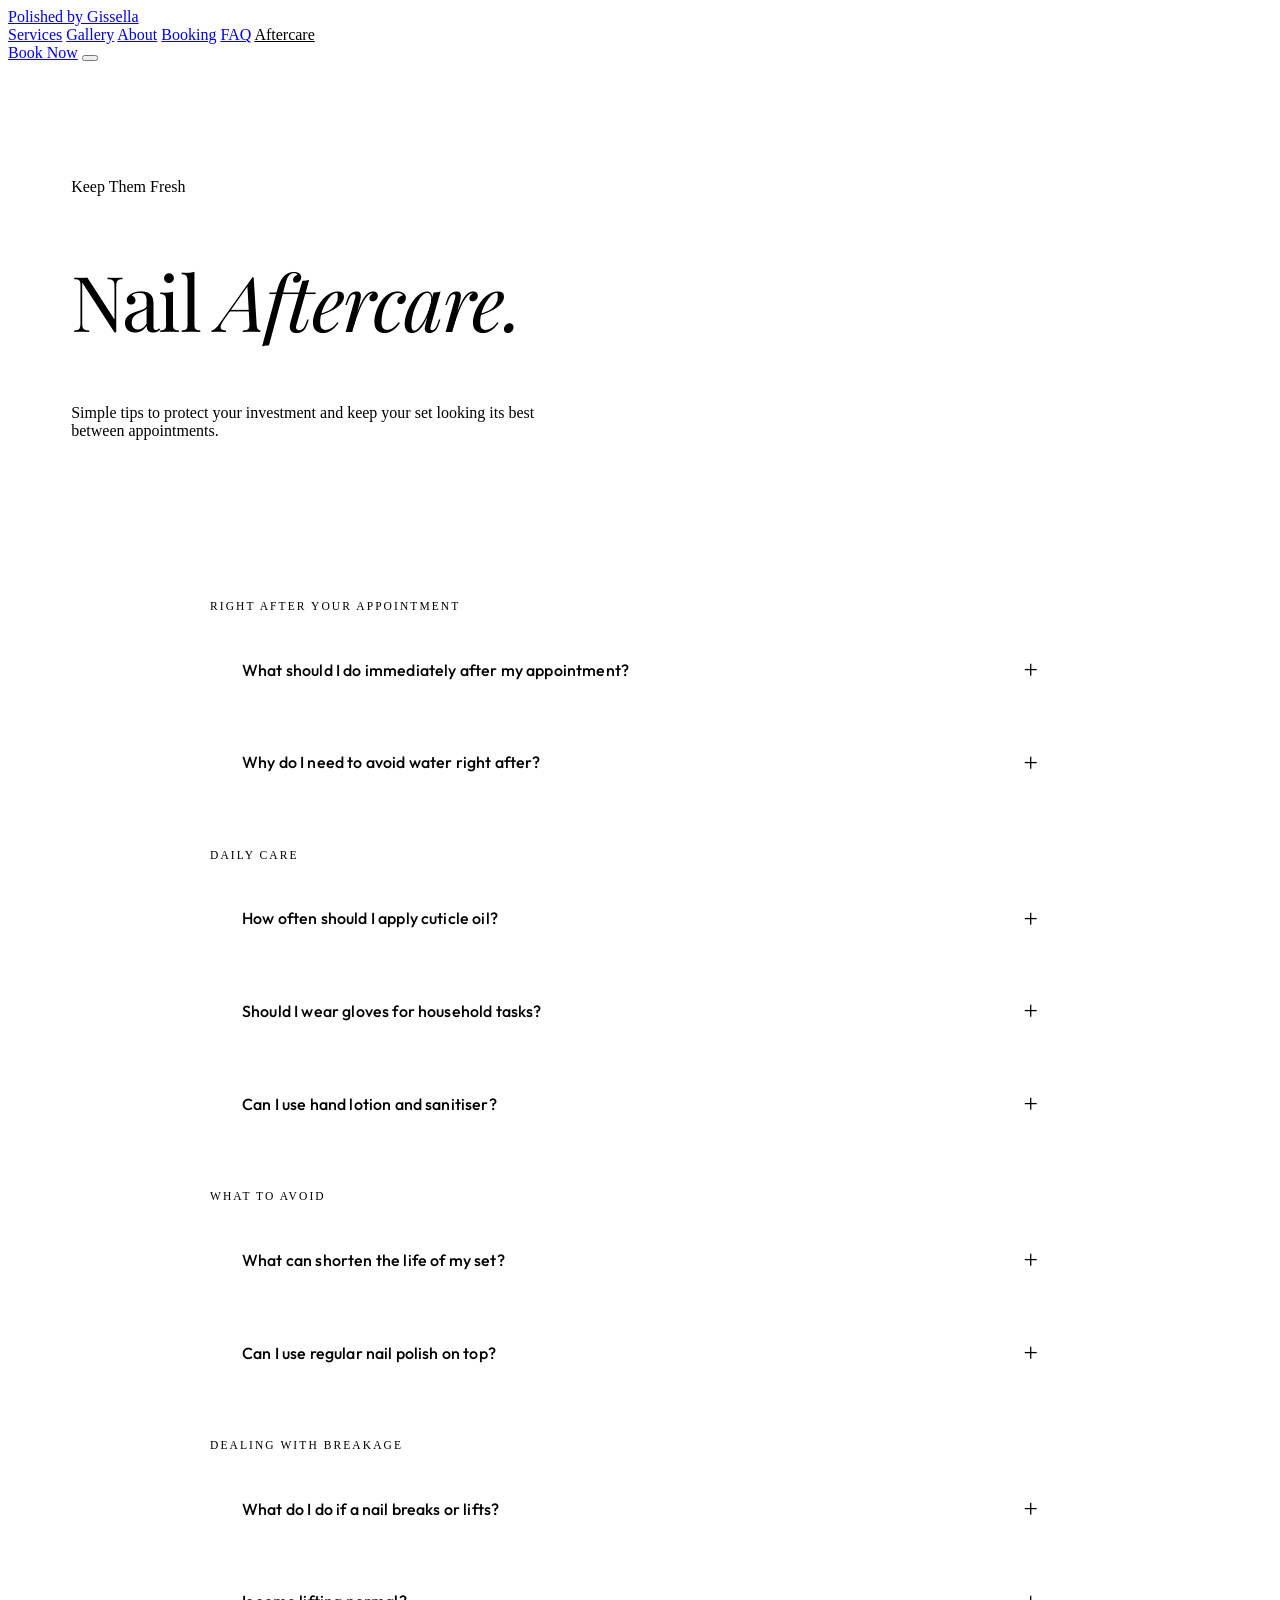
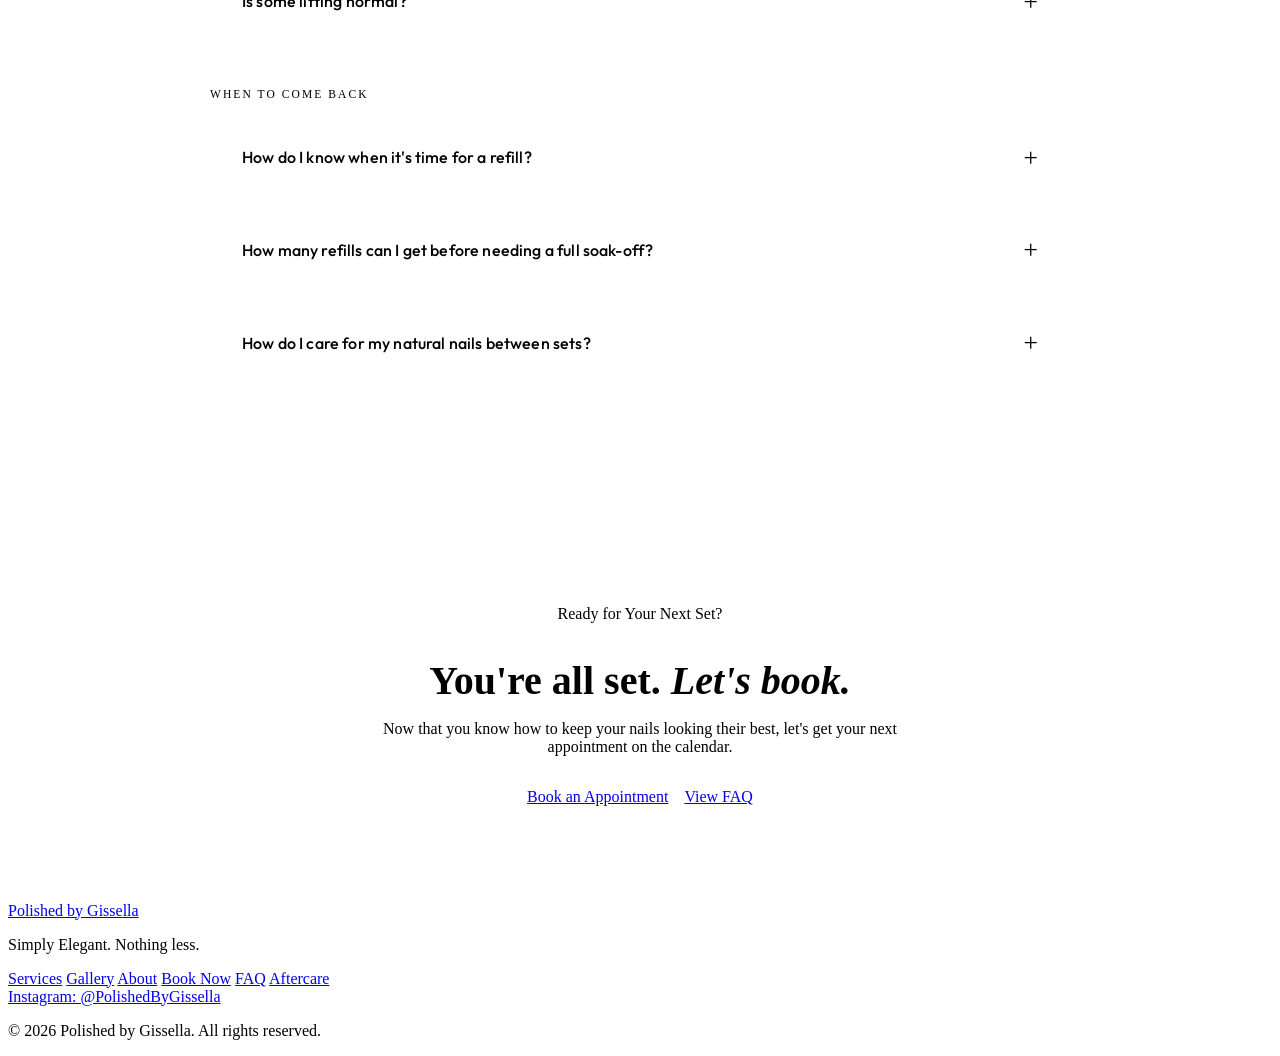
==== aftercare.html @ 72214df9 "added a aftercare page" ====
<!DOCTYPE html>
<html lang="en">
<head>
    <meta charset="UTF-8">
    <meta name="viewport" content="width=device-width, initial-scale=1.0">
    <title>Nail Aftercare | Polished by Gissella</title>

    <!-- ── Open Graph ── -->
    <meta property="og:type"         content="website">
    <meta property="og:url"          content="https://polishedbygissella.com/aftercare.html">
    <meta property="og:title"        content="Nail Aftercare | Polished by Gissella">
    <meta property="og:description"  content="Keep your nails looking fresh longer. Aftercare tips and guidelines from Polished by Gissella in Round Rock, TX.">
    <meta property="og:image"        content="https://polishedbygissella.com/SarriahClassy.jpeg">
    <meta property="og:image:width"  content="1200">
    <meta property="og:image:height" content="630">
    <meta property="og:site_name"    content="Polished by Gissella">

    <!-- ── Twitter / X Card ── -->
    <meta name="twitter:card"        content="summary_large_image">
    <meta name="twitter:title"       content="Nail Aftercare | Polished by Gissella">
    <meta name="twitter:description" content="Keep your nails looking fresh longer. Aftercare tips and guidelines from Polished by Gissella in Round Rock, TX.">
    <meta name="twitter:image"       content="https://polishedbygissella.com/SarriahClassy.jpeg">

    <!-- ── Aftercare Article Schema ── -->
    <script type="application/ld+json">
    {
      "@context": "https://schema.org",
      "@type": "Article",
      "headline": "Nail Aftercare Guide — Polished by Gissella",
      "description": "How to care for your gel nails after your appointment to maximise longevity and keep them looking fresh.",
      "author": {
        "@type": "Person",
        "name": "Sarriah",
        "url": "https://polishedbygissella.com"
      },
      "publisher": {
        "@type": "Organization",
        "name": "Polished by Gissella",
        "url": "https://polishedbygissella.com"
      },
      "url": "https://polishedbygissella.com/aftercare.html"
    }
    </script>

    <link href="https://fonts.googleapis.com/css2?family=Playfair+Display:ital,wght@0,400;0,600;1,400&family=Outfit:wght@300;400;500&display=swap" rel="stylesheet">
    <link rel="icon" type="image/x-icon" href="favicon.ico">
    <link rel="stylesheet" href="style.css">
    <style>
        /* ── Aftercare page-specific styles ── */
        .page-hero {
            min-height: 42vh;
            display: flex;
            align-items: flex-end;
            padding: 0 5% 5rem;
            position: relative;
            overflow: hidden;
        }

        .page-hero-content {
            position: relative;
            z-index: 1;
            max-width: 1200px;
            width: 100%;
            margin: 0 auto;
        }

        .page-hero-content h1 {
            font-family: 'Playfair Display', serif;
            font-size: clamp(2.8rem, 6vw, 5.5rem);
            font-weight: 400;
            line-height: 1.05;
            letter-spacing: -0.02em;
        }

        .page-hero-content h1 em {
            font-style: italic;
            color: var(--accent);
        }

        .page-hero-content .hero-sub {
            margin-top: 1rem;
            margin-bottom: 0;
            max-width: 520px;
        }

        /* Aftercare section */
        .aftercare-section {
            padding: 5rem 5% 7rem;
            max-width: 860px;
            margin: 0 auto;
        }

        /* Category label */
        .aftercare-category {
            font-size: 0.72rem;
            font-weight: 500;
            letter-spacing: 0.18em;
            text-transform: uppercase;
            color: var(--accent);
            margin: 3rem 0 1.2rem;
        }

        .aftercare-category:first-of-type {
            margin-top: 0;
        }

        /* Accordion card */
        .aftercare-card {
            background: var(--card-bg);
            border: 1px solid var(--card-border);
            border-radius: 20px;
            backdrop-filter: blur(12px);
            -webkit-backdrop-filter: blur(12px);
            overflow: hidden;
            margin-bottom: 1rem;
            transition: transform var(--transition), box-shadow var(--transition);
        }

        .aftercare-card:hover {
            transform: translateY(-2px);
            box-shadow: 0 12px 32px rgba(139, 107, 74, 0.08);
        }

        .aftercare-header {
            padding: 1.6rem 2rem;
            display: flex;
            justify-content: space-between;
            align-items: center;
            cursor: pointer;
            user-select: none;
            gap: 1rem;
        }

        .aftercare-header h3 {
            font-family: 'Outfit', sans-serif;
            font-size: 1rem;
            font-weight: 500;
            letter-spacing: 0.01em;
            margin: 0;
            color: var(--dark);
        }

        .aftercare-icon {
            font-size: 1.6rem;
            font-weight: 300;
            color: var(--accent);
            line-height: 1;
            flex-shrink: 0;
            transition: transform var(--transition);
        }

        .aftercare-card.active .aftercare-icon {
            transform: rotate(45deg);
        }

        .aftercare-body {
            max-height: 0;
            overflow: hidden;
            opacity: 0;
            padding: 0 2rem;
            transition: max-height 0.4s ease-out, opacity 0.4s ease-out;
        }

        .aftercare-card.active .aftercare-body {
            opacity: 1;
            padding-bottom: 1.6rem;
        }

        .aftercare-body p {
            font-size: 0.95rem;
            color: var(--muted);
            font-weight: 300;
            line-height: 1.75;
            margin-bottom: 0.6rem;
        }

        .aftercare-body p:last-child {
            margin-bottom: 0;
        }

        .aftercare-body ul {
            list-style: none;
            padding: 0;
            margin: 0;
        }

        .aftercare-body ul li {
            font-size: 0.95rem;
            color: var(--muted);
            font-weight: 300;
            line-height: 1.75;
            padding: 0.3rem 0;
            padding-left: 1.2rem;
            position: relative;
        }

        .aftercare-body ul li::before {
            content: '·';
            position: absolute;
            left: 0;
            color: var(--accent);
            font-size: 1.2rem;
            line-height: 1.5;
        }

        /* Tip highlight */
        .tip {
            display: inline-block;
            background: rgba(201, 168, 124, 0.12);
            border-left: 3px solid var(--gold);
            border-radius: 0 8px 8px 0;
            padding: 0.6rem 1rem;
            margin-top: 0.6rem;
            font-size: 0.88rem;
            color: var(--accent);
            font-weight: 400;
            width: 100%;
        }

        /* Bottom CTA */
        .aftercare-cta {
            padding: 6rem 5%;
            text-align: center;
        }

        .aftercare-cta-inner {
            max-width: 560px;
            margin: 0 auto;
        }

        .aftercare-cta h2 {
            font-size: clamp(1.8rem, 3.5vw, 2.5rem);
            margin-bottom: 1rem;
        }

        .aftercare-cta h2 em {
            font-style: italic;
            color: var(--accent);
        }

        .aftercare-cta p {
            color: var(--muted);
            font-weight: 300;
            font-size: 1rem;
            margin-bottom: 2rem;
        }

        #navbar .nav-links a.active {
            opacity: 1;
            color: var(--accent);
        }
    </style>
</head>
<body>

    <!-- Page transition overlay -->
    <div class="page-transition" id="pageTransition"></div>

    <!-- Global aura background -->
    <div class="bg-aura" aria-hidden="true">
        <div class="bg-orb bg-orb-1"></div>
        <div class="bg-orb bg-orb-2"></div>
        <div class="bg-orb bg-orb-3"></div>
        <div class="bg-orb bg-orb-4"></div>
        <div class="bg-orb bg-orb-5"></div>
    </div>

    <!-- ========== NAVIGATION ========== -->
    <nav id="navbar">
        <a href="index.html" class="logo">Polished by Gissella</a>
        <div class="nav-links" id="navLinks">
            <a href="index.html#services">Services</a>
            <a href="index.html#gallery">Gallery</a>
            <a href="index.html#about">About</a>
            <a href="index.html#booking">Booking</a>
            <a href="faq.html">FAQ</a>
            <a href="aftercare.html" class="active">Aftercare</a>
        </div>
        <a href="index.html#booking" class="btn btn-nav">Book Now</a>
        <button class="hamburger" id="hamburger" aria-label="Toggle navigation menu">
            <span></span>
            <span></span>
            <span></span>
        </button>
    </nav>

    <!-- ========== PAGE HERO ========== -->
    <section class="page-hero">
        <div class="page-hero-content">
            <span class="hero-eyebrow">Keep Them Fresh</span>
            <h1>Nail <em>Aftercare.</em></h1>
            <p class="hero-sub">Simple tips to protect your investment and keep your set looking its best between appointments.</p>
        </div>
    </section>

    <!-- ========== AFTERCARE CONTENT ========== -->
    <section class="aftercare-section fade-in-section">

        <p class="aftercare-category">Right After Your Appointment</p>

        <div class="aftercare-card">
            <div class="aftercare-header">
                <h3>What should I do immediately after my appointment?</h3>
                <span class="aftercare-icon">+</span>
            </div>
            <div class="aftercare-body">
                <p>Your nails are fully cured when you leave, so you can go about your day normally. However, for the first few hours:</p>
                <ul>
                    <li>Avoid prolonged soaking in water (long baths, dishes, swimming)</li>
                    <li>Be gentle with your nails — the product needs time to fully bond to your natural nail</li>
                    <li>Avoid picking at or peeling the edges</li>
                </ul>
                <span class="tip">Tip: Apply cuticle oil as soon as you get home — it helps the product settle and keeps the surrounding skin hydrated.</span>
            </div>
        </div>

        <div class="aftercare-card">
            <div class="aftercare-header">
                <h3>Why do I need to avoid water right after?</h3>
                <span class="aftercare-icon">+</span>
            </div>
            <div class="aftercare-body">
                <p>Your natural nail can absorb water and expand slightly. In the first 24–48 hours, excess moisture under or around the product can weaken the adhesion and cause early lifting. The drier you keep them right after your appointment, the longer your set will last.</p>
            </div>
        </div>

        <p class="aftercare-category">Daily Care</p>

        <div class="aftercare-card">
            <div class="aftercare-header">
                <h3>How often should I apply cuticle oil?</h3>
                <span class="aftercare-icon">+</span>
            </div>
            <div class="aftercare-body">
                <p>At least once a day — ideally morning and night. Cuticle oil keeps the skin around your nails hydrated, prevents peeling and cracking, and helps maintain the flexibility of the product so it's less prone to chipping.</p>
                <span class="tip">Tip: Keep a small cuticle oil pen in your bag so you can apply it throughout the day.</span>
            </div>
        </div>

        <div class="aftercare-card">
            <div class="aftercare-header">
                <h3>Should I wear gloves for household tasks?</h3>
                <span class="aftercare-icon">+</span>
            </div>
            <div class="aftercare-body">
                <p>Yes — especially for:</p>
                <ul>
                    <li>Washing dishes</li>
                    <li>Cleaning with chemicals or harsh products</li>
                    <li>Gardening or tasks involving dirt and grit</li>
                </ul>
                <p>Prolonged water exposure and cleaning chemicals are the two biggest causes of early lifting and chipping. A cheap pair of rubber gloves will make your set last noticeably longer.</p>
            </div>
        </div>

        <div class="aftercare-card">
            <div class="aftercare-header">
                <h3>Can I use hand lotion and sanitiser?</h3>
                <span class="aftercare-icon">+</span>
            </div>
            <div class="aftercare-body">
                <p>Hand lotion is fine and actually encouraged — just massage it into your hands and avoid rubbing it heavily around the nail edges. Hand sanitiser is also fine for occasional use, but the alcohol content can dry out the cuticles over time. Follow up with cuticle oil if you use it frequently.</p>
            </div>
        </div>

        <p class="aftercare-category">What to Avoid</p>

        <div class="aftercare-card">
            <div class="aftercare-header">
                <h3>What can shorten the life of my set?</h3>
                <span class="aftercare-icon">+</span>
            </div>
            <div class="aftercare-body">
                <ul>
                    <li>Using your nails as tools (opening cans, peeling stickers, etc.)</li>
                    <li>Picking or peeling at the product — this damages your natural nail</li>
                    <li>Prolonged soaking in water (hot tubs, long baths)</li>
                    <li>Harsh cleaning chemicals without gloves</li>
                    <li>Acetone-based products near the nail edges</li>
                    <li>Biting or chewing on your nails</li>
                </ul>
                <span class="tip">Tip: Use the pad of your finger, not the tip of your nail, whenever possible.</span>
            </div>
        </div>

        <div class="aftercare-card">
            <div class="aftercare-header">
                <h3>Can I use regular nail polish on top?</h3>
                <span class="aftercare-icon">+</span>
            </div>
            <div class="aftercare-body">
                <p>Yes, but use a non-acetone remover when taking it off. Regular acetone polish remover will break down gel and hard gel products. A gentle non-acetone remover is safe to use on the polish without affecting your set underneath.</p>
            </div>
        </div>

        <p class="aftercare-category">Dealing with Breakage</p>

        <div class="aftercare-card">
            <div class="aftercare-header">
                <h3>What do I do if a nail breaks or lifts?</h3>
                <span class="aftercare-icon">+</span>
            </div>
            <div class="aftercare-body">
                <p>Don't panic — and don't try to fix it yourself by peeling or pulling. Here's what to do:</p>
                <ul>
                    <li>If it's a minor lift at the edge, keep it dry and DM me on Instagram — we can assess if it needs a quick fix</li>
                    <li>If a nail breaks close to the nail bed, keep it covered and reach out as soon as possible</li>
                    <li>Never peel or force the product off — this strips layers of your natural nail</li>
                </ul>
                <span class="tip">Tip: DM @PolishedByGissella on Instagram with a photo and I'll let you know if it needs an in-person fix or can wait until your next appointment.</span>
            </div>
        </div>

        <div class="aftercare-card">
            <div class="aftercare-header">
                <h3>Is some lifting normal?</h3>
                <span class="aftercare-icon">+</span>
            </div>
            <div class="aftercare-body">
                <p>Minor lifting at the very edge after 3–4 weeks is normal as your natural nail grows out. However, lifting within the first week typically points to one of the following:</p>
                <ul>
                    <li>Exposure to a lot of water in the first 24–48 hours</li>
                    <li>Oily natural nails (let me know before your appointment so I can prep accordingly)</li>
                    <li>Product contact with skin or cuticles during application</li>
                </ul>
                <p>If you experience consistent early lifting, mention it at your next appointment so the prep process can be adjusted.</p>
            </div>
        </div>

        <p class="aftercare-category">When to Come Back</p>

        <div class="aftercare-card">
            <div class="aftercare-header">
                <h3>How do I know when it's time for a refill?</h3>
                <span class="aftercare-icon">+</span>
            </div>
            <div class="aftercare-body">
                <p>Generally, refills are recommended every 3–4 weeks. Signs it's time to book:</p>
                <ul>
                    <li>Visible gap between the product and your cuticle</li>
                    <li>Noticeable lifting at the edges</li>
                    <li>Nails feel thinner or flexible near the base</li>
                    <li>It's been more than 5 weeks since your last appointment</li>
                </ul>
                <span class="tip">Tip: Waiting too long between refills can make the removal process harder on your natural nails.</span>
            </div>
        </div>

        <div class="aftercare-card">
            <div class="aftercare-header">
                <h3>How many refills can I get before needing a full soak-off?</h3>
                <span class="aftercare-icon">+</span>
            </div>
            <div class="aftercare-body">
                <p>A maximum of 2 refills are allowed per set for Hard Gel and Soft Builder Gel. After that, a full soak-off and fresh set is required to maintain the health, strength, and appearance of your nails. Stacking too many refills can lead to over-filing and thin, weakened natural nails.</p>
            </div>
        </div>

        <div class="aftercare-card">
            <div class="aftercare-header">
                <h3>How do I care for my natural nails between sets?</h3>
                <span class="aftercare-icon">+</span>
            </div>
            <div class="aftercare-body">
                <p>If you're taking a break between sets:</p>
                <ul>
                    <li>Keep nails trimmed and filed to avoid snagging</li>
                    <li>Continue using cuticle oil daily</li>
                    <li>Use a nail strengthener or clear base coat to protect the nail surface</li>
                    <li>Stay hydrated — nail health starts from the inside</li>
                    <li>Avoid harsh chemicals and prolonged water exposure just as you would with a set</li>
                </ul>
                <span class="tip">Tip: Give your natural nails at least 1–2 weeks to breathe and recover before booking your next set, especially if they feel thin or flexible.</span>
            </div>
        </div>

    </section>

    <!-- ========== BOTTOM CTA ========== -->
    <section class="aftercare-cta fade-in-section">
        <div class="aftercare-cta-inner">
            <span class="section-eyebrow">Ready for Your Next Set?</span>
            <h2>You're all set. <em>Let's book.</em></h2>
            <p>Now that you know how to keep your nails looking their best, let's get your next appointment on the calendar.</p>
            <div style="display:flex; gap:1rem; justify-content:center; flex-wrap:wrap;">
                <a href="index.html#booking" class="btn">Book an Appointment</a>
                <a href="faq.html" class="btn btn-outline">View FAQ</a>
            </div>
        </div>
    </section>

    <!-- ========== FOOTER ========== -->
    <footer>
        <div class="footer-content">
            <div class="footer-brand">
                <a href="index.html" class="logo">Polished by Gissella</a>
                <p>Simply Elegant. Nothing less.</p>
            </div>
            <div class="footer-links">
                <a href="index.html#services">Services</a>
                <a href="index.html#gallery">Gallery</a>
                <a href="index.html#about">About</a>
                <a href="index.html#booking">Book Now</a>
                <a href="faq.html">FAQ</a>
                <a href="aftercare.html">Aftercare</a>
            </div>
            <div class="footer-social">
                <a href="https://www.instagram.com/polishedbygissella" target="_blank" rel="noopener noreferrer">Instagram: @PolishedByGissella</a>
            </div>
        </div>
        <div class="footer-bottom">
            <p>&copy; 2026 Polished by Gissella. All rights reserved.</p>
        </div>
    </footer>

    <script src="script.js"></script>
    <script>
        document.addEventListener('DOMContentLoaded', () => {
            const cards = document.querySelectorAll('.aftercare-card');

            cards.forEach(card => {
                const header = card.querySelector('.aftercare-header');
                const body   = card.querySelector('.aftercare-body');

                header.addEventListener('click', () => {
                    cards.forEach(other => {
                        if (other !== card && other.classList.contains('active')) {
                            other.classList.remove('active');
                            other.querySelector('.aftercare-body').style.maxHeight = null;
                        }
                    });

                    card.classList.toggle('active');
                    body.style.maxHeight = card.classList.contains('active')
                        ? body.scrollHeight + 32 + 'px'
                        : null;
                });
            });
        });
    </script>
</body>
</html>
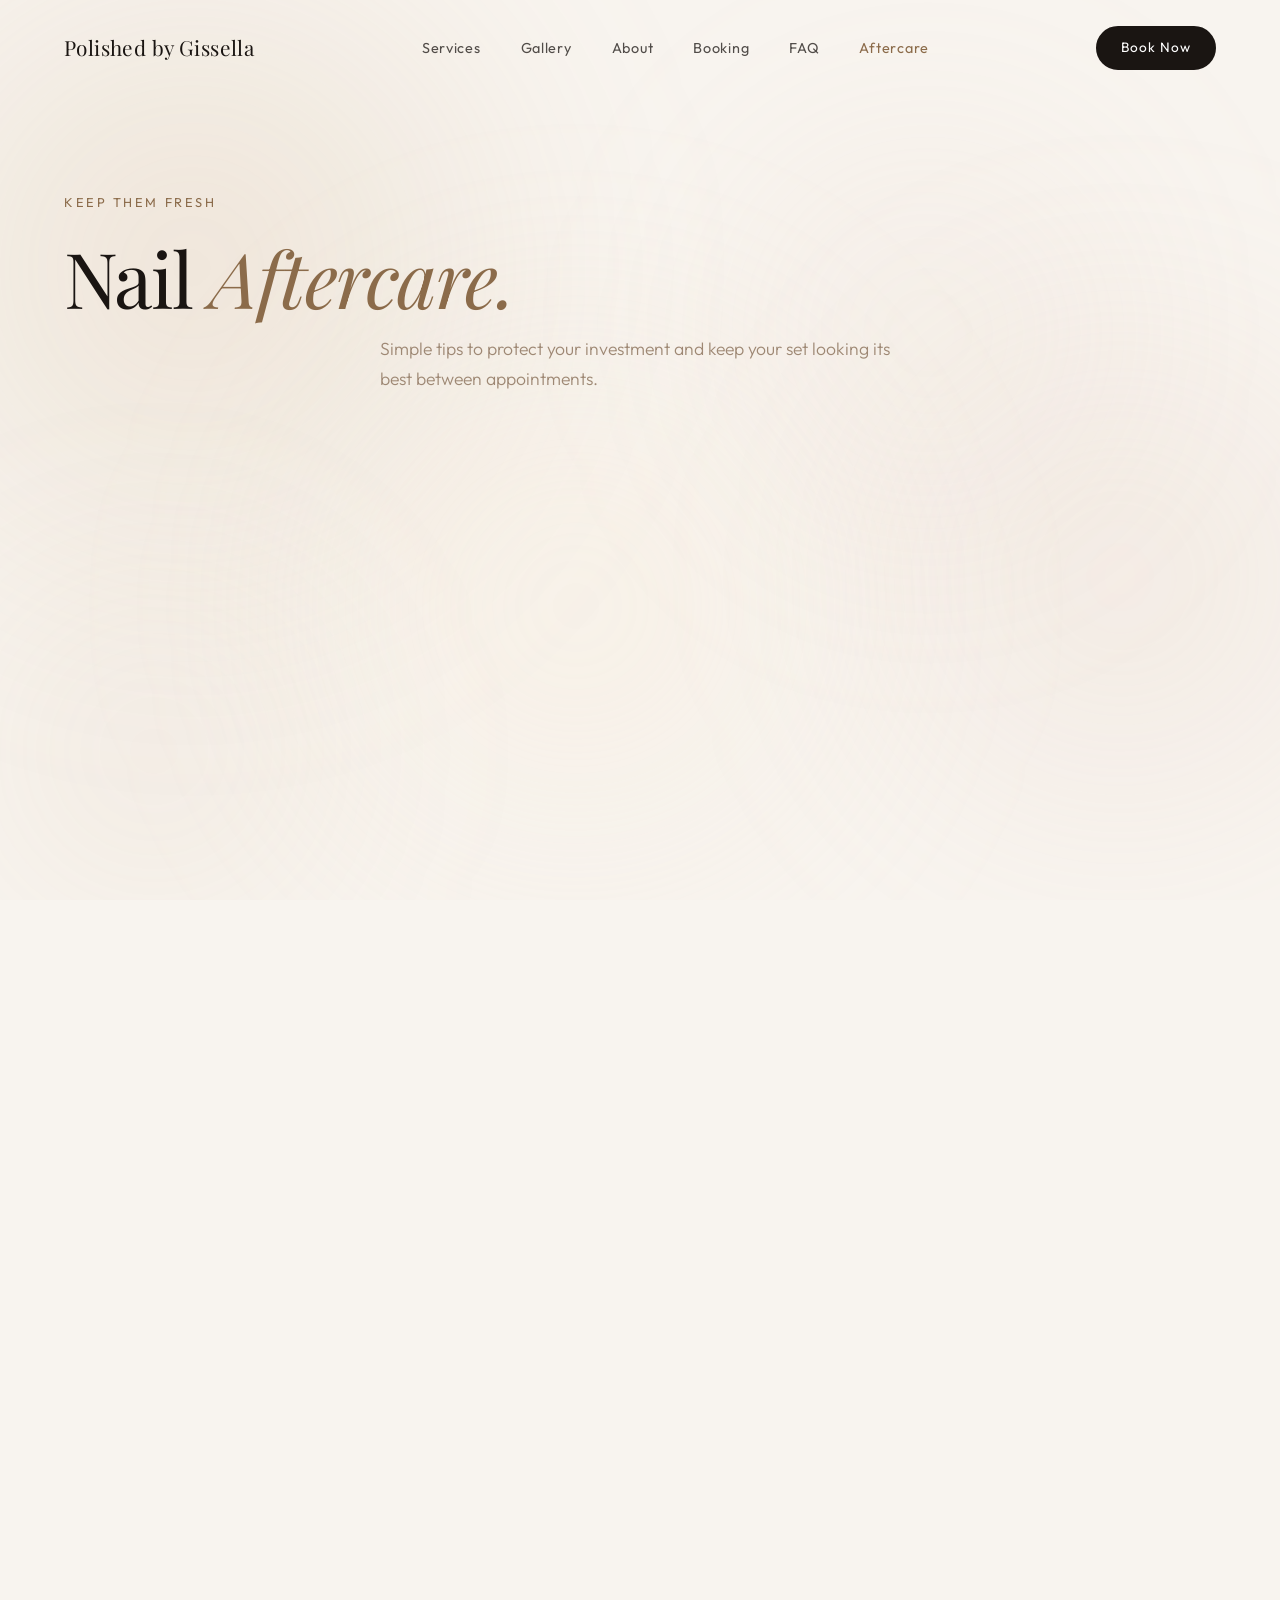
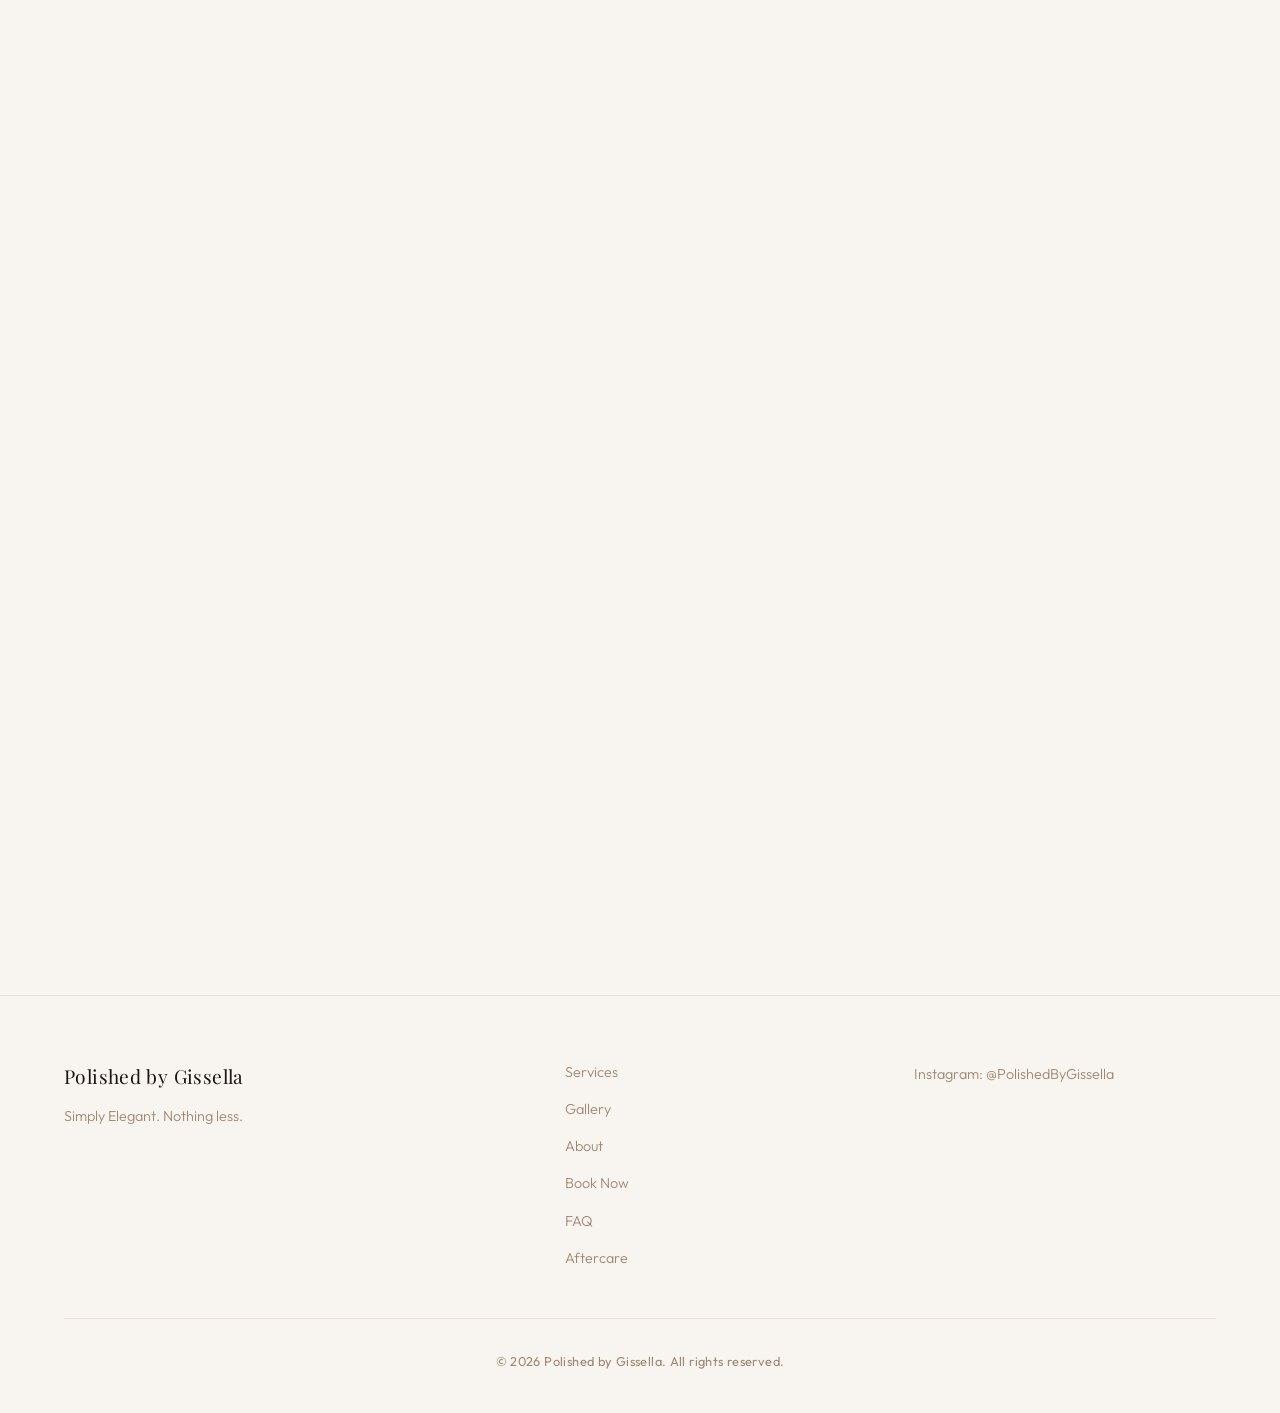
==== commit cc5ccbaf: "updated luxury service descriptions and aftercare recommendations" ====
--- a/aftercare.html
+++ b/aftercare.html
@@ -435,7 +435,7 @@
                 <span class="aftercare-icon">+</span>
             </div>
             <div class="aftercare-body">
-                <p>Generally, refills are recommended every 3–4 weeks. Signs it's time to book:</p>
+                <p>Generally, refills are recommended every 3 weeks. Signs it's time to book:</p>
                 <ul>
                     <li>Visible gap between the product and your cuticle</li>
                     <li>Noticeable lifting at the edges</li>
--- a/style.css
+++ b/style.css
@@ -0,0 +1,999 @@
+/* ============================================
+   POLISHED BY GISSELLA — Style Sheet
+   ============================================ */
+
+/* ============================================
+   CUSTOM CURSOR
+   ============================================ */
+
+/* Main dot */
+.cursor-dot {
+    position: fixed;
+    top: 0;
+    left: 0;
+    width: 8px;
+    height: 8px;
+    background: var(--gold, #C9A87C);
+    border-radius: 50%;
+    pointer-events: none;
+    z-index: 9999;
+    transition: width 0.2s, height 0.2s, background 0.2s;
+    will-change: transform;
+}
+
+.cursor-dot.cursor-hover {
+    width: 5px;
+    height: 5px;
+    background: var(--accent, #8B6B4A);
+}
+
+
+/* Trail particles */
+.cursor-trail {
+    position: fixed;
+    top: 0;
+    left: 0;
+    border-radius: 50%;
+    pointer-events: none;
+    z-index: 9997;
+    background: radial-gradient(circle, rgba(201, 168, 124, 0.7) 0%, rgba(201, 168, 124, 0) 70%);
+    transform: translate(-50%, -50%) scale(1);
+    opacity: 1;
+    transition: transform 0.7s ease-out, opacity 0.7s ease-out;
+    will-change: transform, opacity;
+}
+
+.cursor-trail--fade {
+    transform: translate(-50%, -50%) scale(2.5);
+    opacity: 0;
+}
+
+/* --- Variables --- */
+:root {
+    --bg:          #F8F4EF;
+    --dark:        #1A1512;
+    --accent:      #8B6B4A;
+    --gold:        #C9A87C;
+    --muted:       #9E8874;
+    --card-bg:     rgba(255, 255, 255, 0.6);
+    --card-border: rgba(201, 168, 124, 0.25);
+    --nav-bg:      rgba(248, 244, 239, 0.88);
+    --transition:  0.35s cubic-bezier(0.4, 0, 0.2, 1);
+}
+
+/* ============================================
+   PAGE TRANSITION OVERLAY
+   ============================================ */
+.page-transition {
+    position: fixed;
+    inset: 0;
+    background: var(--bg);
+    z-index: 99999;
+    pointer-events: none;
+    opacity: 0;
+    transition: opacity 0.5s cubic-bezier(0.4, 0, 0.2, 1);
+}
+
+.page-transition.active {
+    opacity: 1;
+    pointer-events: all;
+}
+
+/* ============================================
+   TEXT REVEAL ANIMATIONS
+   ============================================ */
+
+/* Word slide-up reveal */
+.reveal-word {
+    display: inline-block;
+    opacity: 0;
+    transform: translateY(40px);
+    animation: wordReveal 0.9s cubic-bezier(0.16, 1, 0.3, 1) forwards;
+}
+
+.hero-title .reveal-word:nth-child(1) { animation-delay: 0.2s; }
+.hero-title .reveal-word:nth-child(2) { animation-delay: 0.42s; }
+
+@keyframes wordReveal {
+    to {
+        opacity: 1;
+        transform: translateY(0);
+    }
+}
+
+/* Fade-up for eyebrow, subtitle, button */
+.reveal-fade {
+    opacity: 0;
+    transform: translateY(20px);
+    animation: fadeReveal 0.8s cubic-bezier(0.16, 1, 0.3, 1) forwards;
+    animation-delay: var(--reveal-delay, 0.1s);
+}
+
+.hero-eyebrow.reveal-fade { --reveal-delay: 0.05s; }
+
+@keyframes fadeReveal {
+    to {
+        opacity: 1;
+        transform: translateY(0);
+    }
+}
+
+/* --- Reset --- */
+*, *::before, *::after {
+    margin: 0;
+    padding: 0;
+    box-sizing: border-box;
+}
+
+html {
+    scroll-behavior: smooth;
+    background-color: var(--bg); /* Base canvas so orbs have something to sit on */
+}
+
+body {
+    background-color: transparent; /* Let html bg show; orbs sit above it */
+    color: var(--dark);
+    font-family: 'Outfit', sans-serif;
+    line-height: 1.7;
+    overflow-x: hidden;
+}
+
+img {
+    display: block;
+    max-width: 100%;
+}
+
+h1, h2, h3 {
+    font-family: 'Playfair Display', serif;
+    font-weight: 400;
+    color: var(--dark);
+}
+
+a {
+    color: inherit;
+    text-decoration: none;
+}
+
+/* ============================================
+   NAVIGATION
+   ============================================ */
+#navbar {
+    display: flex;
+    align-items: center;
+    justify-content: space-between;
+    flex-wrap: nowrap;
+    gap: 1rem;
+    padding: 1.6rem 5%;
+    position: fixed;
+    top: 0;
+    width: 100%;
+    z-index: 100;
+    transition: background var(--transition), box-shadow var(--transition), padding var(--transition);
+}
+
+#navbar.scrolled {
+    background: var(--nav-bg);
+    backdrop-filter: blur(16px);
+    -webkit-backdrop-filter: blur(16px);
+    box-shadow: 0 1px 0 var(--card-border);
+    padding: 1.1rem 5%;
+}
+
+.logo {
+    font-family: 'Playfair Display', serif;
+    font-size: 1.3rem;
+    letter-spacing: 0.02em;
+    white-space: nowrap;
+}
+
+.nav-links {
+    display: flex;
+    gap: 2.5rem;
+}
+
+.nav-links a {
+    font-size: 0.9rem;
+    font-weight: 400;
+    letter-spacing: 0.05em;
+    color: var(--dark);
+    opacity: 0.75;
+    transition: opacity var(--transition);
+}
+
+.nav-links a:hover {
+    opacity: 1;
+}
+
+/* Shared button styles */
+.btn {
+    display: inline-block;
+    padding: 0.85rem 2rem;
+    background: var(--dark);
+    color: #fff;
+    border-radius: 50px;
+    font-family: 'Outfit', sans-serif;
+    font-size: 0.9rem;
+    font-weight: 400;
+    letter-spacing: 0.08em;
+    cursor: pointer;
+    border: 2px solid var(--dark);
+    transition: background var(--transition), color var(--transition), transform var(--transition);
+}
+
+.btn:hover {
+    background: var(--accent);
+    border-color: var(--accent);
+    transform: translateY(-2px);
+}
+
+.btn-nav {
+    padding: 0.55rem 1.4rem;
+    font-size: 0.85rem;
+}
+
+.btn-outline {
+    background: transparent;
+    color: var(--dark);
+}
+
+.btn-outline:hover {
+    background: var(--dark);
+    color: #fff;
+}
+
+/* Hamburger */
+.hamburger {
+    display: none;
+    flex-direction: column;
+    gap: 5px;
+    background: none;
+    border: none;
+    cursor: pointer;
+    padding: 4px;
+    z-index: 101;
+}
+
+.hamburger span {
+    display: block;
+    width: 24px;
+    height: 2px;
+    background: var(--dark);
+    border-radius: 2px;
+    transition: transform var(--transition), opacity var(--transition);
+}
+
+.hamburger.open span:nth-child(1) { transform: translateY(7px) rotate(45deg); }
+.hamburger.open span:nth-child(2) { opacity: 0; }
+.hamburger.open span:nth-child(3) { transform: translateY(-7px) rotate(-45deg); }
+
+/* ============================================
+   GLOBAL AURA BACKGROUND
+   ============================================ */
+.bg-aura {
+    position: fixed;
+    inset: 0;
+    z-index: 0;
+    pointer-events: none;
+    overflow: hidden;
+}
+
+/* All page content must sit above the aura layer */
+#navbar,
+.hero,
+.services,
+.gallery,
+.about,
+.booking,
+.page-hero,
+.faq-section,
+.faq-cta,
+footer {
+    position: relative;
+    z-index: 1;
+}
+
+.bg-orb {
+    position: absolute;
+    border-radius: 50%;
+    filter: blur(100px);
+    will-change: transform;
+}
+
+.bg-orb-1 {
+    width: 70vw;
+    height: 70vw;
+    background: radial-gradient(circle, rgba(201, 168, 124, 0.22) 0%, transparent 65%);
+    top: -20%;
+    left: -20%;
+    animation: bgDrift1 22s infinite alternate ease-in-out;
+}
+
+.bg-orb-2 {
+    width: 55vw;
+    height: 55vw;
+    background: radial-gradient(circle, rgba(224, 190, 172, 0.2) 0%, transparent 65%);
+    top: 25%;
+    right: -15%;
+    animation: bgDrift2 28s infinite alternate-reverse ease-in-out;
+}
+
+.bg-orb-3 {
+    width: 60vw;
+    height: 60vw;
+    background: radial-gradient(circle, rgba(248, 232, 208, 0.28) 0%, transparent 65%);
+    bottom: -10%;
+    left: 15%;
+    animation: bgDrift3 20s infinite alternate ease-in-out;
+}
+
+.bg-orb-4 {
+    width: 40vw;
+    height: 40vw;
+    background: radial-gradient(circle, rgba(201, 168, 124, 0.14) 0%, transparent 65%);
+    top: 55%;
+    left: -8%;
+    animation: bgDrift4 25s infinite alternate-reverse ease-in-out;
+}
+
+.bg-orb-5 {
+    width: 45vw;
+    height: 45vw;
+    background: radial-gradient(circle, rgba(232, 205, 185, 0.16) 0%, transparent 65%);
+    top: 5%;
+    right: 5%;
+    animation: bgDrift5 32s infinite alternate ease-in-out;
+}
+
+@keyframes bgDrift1 {
+    0%   { transform: translate(0, 0)      scale(1); }
+    100% { transform: translate(60px, 80px) scale(1.15); }
+}
+@keyframes bgDrift2 {
+    0%   { transform: translate(0, 0)       scale(1); }
+    100% { transform: translate(-55px, 65px) scale(1.1); }
+}
+@keyframes bgDrift3 {
+    0%   { transform: translate(0, 0)       scale(1); }
+    100% { transform: translate(45px, -70px) scale(1.12); }
+}
+@keyframes bgDrift4 {
+    0%   { transform: translate(0, 0)        scale(1.05); }
+    100% { transform: translate(75px, -45px) scale(1); }
+}
+@keyframes bgDrift5 {
+    0%   { transform: translate(0, 0)        scale(1); }
+    100% { transform: translate(-65px, 55px) scale(1.08); }
+}
+
+/* ============================================
+   HERO
+   ============================================ */
+.hero {
+    position: relative;
+    min-height: 100vh;
+    display: flex;
+    align-items: center;
+    justify-content: center;
+}
+
+.hero-content {
+    position: relative;
+    z-index: 1;
+    text-align: center;
+    padding: 0 1.5rem;
+    max-width: 780px;
+}
+
+.hero-eyebrow {
+    display: block;
+    font-size: 0.8rem;
+    font-weight: 400;
+    letter-spacing: 0.2em;
+    text-transform: uppercase;
+    color: var(--accent);
+    margin-bottom: 1.5rem;
+}
+
+.hero-title {
+    font-size: clamp(3.5rem, 8vw, 7.5rem);
+    line-height: 1.05;
+    letter-spacing: -0.02em;
+    margin-bottom: 1.5rem;
+}
+
+.hero-title em {
+    font-style: italic;
+    color: var(--accent);
+}
+
+.hero-sub {
+    font-size: 1.1rem;
+    font-weight: 300;
+    color: var(--muted);
+    margin-bottom: 2.5rem;
+    max-width: 480px;
+    margin-left: auto;
+    margin-right: auto;
+}
+
+.hero-scroll-hint {
+    position: absolute;
+    bottom: 2.5rem;
+    left: 50%;
+    transform: translateX(-50%);
+    display: flex;
+    flex-direction: column;
+    align-items: center;
+    gap: 0.5rem;
+    opacity: 0.4;
+    font-size: 0.7rem;
+    letter-spacing: 0.15em;
+    text-transform: uppercase;
+}
+
+.scroll-line {
+    width: 1px;
+    height: 48px;
+    background: var(--dark);
+    animation: scrollPulse 2s infinite;
+}
+
+@keyframes scrollPulse {
+    0%, 100% { transform: scaleY(1); opacity: 1; }
+    50%       { transform: scaleY(0.5); opacity: 0.3; }
+}
+
+/* ============================================
+   SECTION SHARED STYLES
+   ============================================ */
+.section-header {
+    text-align: center;
+    margin-bottom: 4rem;
+}
+
+.section-eyebrow {
+    display: block;
+    font-size: 0.75rem;
+    font-weight: 400;
+    letter-spacing: 0.22em;
+    text-transform: uppercase;
+    color: var(--accent);
+    margin-bottom: 0.75rem;
+}
+
+.section-title {
+    font-size: clamp(2rem, 4vw, 2.8rem);
+    letter-spacing: -0.01em;
+}
+
+.section-sub {
+    font-size: 1rem;
+    color: var(--muted);
+    font-weight: 300;
+    margin-top: 0.75rem;
+}
+
+/* Fade-in animation */
+.fade-in-section {
+    opacity: 0;
+    transform: translateY(30px);
+    transition: opacity 0.7s ease, transform 0.7s ease;
+}
+
+.fade-in-section.visible {
+    opacity: 1;
+    transform: translateY(0);
+}
+
+/* ============================================
+   SERVICES
+   ============================================ */
+.services {
+    padding: 7rem 5%;
+    max-width: 1200px;
+    margin: 0 auto;
+}
+
+.service-grid {
+    display: grid;
+    grid-template-columns: repeat(auto-fit, minmax(300px, 1fr));
+    gap: 1.5rem;
+}
+
+.service-card {
+    background: var(--card-bg);
+    border-radius: 20px;
+    border: 1px solid var(--card-border);
+    backdrop-filter: blur(12px);
+    -webkit-backdrop-filter: blur(12px);
+    overflow: hidden;
+    transition: transform var(--transition), box-shadow var(--transition);
+}
+
+.service-card:hover {
+    transform: translateY(-4px);
+    box-shadow: 0 16px 40px rgba(139, 107, 74, 0.1);
+}
+
+.accordion-header {
+    padding: 1.8rem 2rem;
+    display: flex;
+    justify-content: space-between;
+    align-items: center;
+    cursor: pointer;
+    user-select: none;
+}
+
+.accordion-header h3 {
+    font-size: 1.3rem;
+    margin: 0;
+}
+
+.icon {
+    font-size: 1.8rem;
+    font-weight: 300;
+    color: var(--accent);
+    line-height: 1;
+    transition: transform var(--transition);
+}
+
+.service-card.active .icon {
+    transform: rotate(45deg);
+}
+
+.accordion-content {
+    max-height: 0;
+    overflow: hidden;
+    opacity: 0;
+    padding: 0 2rem;
+    transition: max-height 0.4s ease-out, opacity 0.4s ease-out;
+}
+
+.service-card.active .accordion-content {
+    opacity: 1;
+    padding-bottom: 1.8rem;
+}
+
+/* Russian Manicure luxury note */
+.service-luxury-note {
+    display: flex;
+    align-items: flex-start;
+    gap: 0.6rem;
+    background: rgba(201, 168, 124, 0.1);
+    border: 1px solid rgba(201, 168, 124, 0.3);
+    border-radius: 12px;
+    padding: 0.85rem 1rem;
+    margin-bottom: 1.2rem;
+    font-size: 0.85rem;
+    color: var(--muted);
+    font-weight: 300;
+    line-height: 1.6;
+}
+
+.service-luxury-note strong {
+    color: var(--accent);
+    font-weight: 500;
+}
+
+.luxury-dot {
+    flex-shrink: 0;
+    width: 6px;
+    height: 6px;
+    border-radius: 50%;
+    background: var(--gold);
+    margin-top: 0.42rem;
+}
+
+.service-list {
+    list-style: none;
+}
+
+.service-list li {
+    display: flex;
+    justify-content: space-between;
+    align-items: flex-start;
+    padding: 1rem 0;
+    border-bottom: 1px solid rgba(139, 107, 74, 0.1);
+}
+
+.service-list li:last-child {
+    border-bottom: none;
+}
+
+.service-details {
+    padding-right: 1.5rem;
+    font-size: 0.9rem;
+    color: var(--muted);
+}
+
+.service-details strong {
+    display: block;
+    font-weight: 500;
+    color: var(--dark);
+    margin-bottom: 0.2rem;
+    font-size: 0.95rem;
+}
+
+.price {
+    font-weight: 500;
+    color: var(--accent);
+    white-space: nowrap;
+    font-size: 0.95rem;
+}
+
+/* ============================================
+   GALLERY
+   ============================================ */
+.gallery {
+    padding: 7rem 5%;
+}
+
+.gallery .section-header {
+    max-width: 1200px;
+    margin-left: auto;
+    margin-right: auto;
+    margin-bottom: 3rem;
+}
+
+.gallery-grid {
+    display: grid;
+    grid-template-columns: repeat(3, 1fr);
+    grid-template-rows: 280px 280px 280px;
+    gap: 12px;
+    max-width: 1200px;
+    margin: 0 auto 3rem;
+}
+
+.gallery-item {
+    position: relative;
+    overflow: hidden;
+    border-radius: 16px;
+    background: var(--card-border);
+}
+
+.gallery-item.tall {
+    grid-row: span 2;
+}
+
+.gallery-item.wide {
+    grid-column: span 2;
+}
+
+.gallery-item img {
+    width: 100%;
+    height: 100%;
+    object-fit: cover;
+    transition: transform 0.6s ease;
+}
+
+.gallery-item:hover img {
+    transform: scale(1.05);
+}
+
+.gallery-overlay {
+    position: absolute;
+    inset: 0;
+    background: linear-gradient(to top, rgba(26, 21, 18, 0.3), transparent 60%);
+    opacity: 0;
+    transition: opacity var(--transition);
+}
+
+.gallery-item:hover .gallery-overlay {
+    opacity: 1;
+}
+
+.gallery-cta {
+    display: flex;
+    flex-direction: column;
+    align-items: center;
+    gap: 1rem;
+    max-width: 1200px;
+    margin: 0 auto;
+    text-align: center;
+}
+
+.gallery-cta p {
+    font-size: 0.85rem;
+    letter-spacing: 0.1em;
+    text-transform: uppercase;
+    color: var(--muted);
+}
+
+/* ============================================
+   ABOUT
+   ============================================ */
+.about {
+    display: flex;
+    align-items: center;
+    gap: 5rem;
+    padding: 7rem 5%;
+    max-width: 1200px;
+    margin: 0 auto;
+}
+
+.about-image {
+    flex: 1;
+    min-width: 0;
+    max-width: 440px;
+    aspect-ratio: 3 / 4;
+    border-radius: 220px 220px 0 0;
+    overflow: hidden;
+    background: #e8dfd3;
+    flex-shrink: 0;
+}
+
+.about-image img {
+    width: 100%;
+    height: 100%;
+    object-fit: cover;
+    object-position: top center;
+}
+
+.about-text {
+    flex: 1;
+    min-width: 0;
+}
+
+.about-text h2 {
+    font-size: clamp(2rem, 3.5vw, 2.8rem);
+    margin-bottom: 1.5rem;
+}
+
+.about-text p {
+    color: var(--muted);
+    font-weight: 300;
+    font-size: 1.05rem;
+    margin-bottom: 1.2rem;
+}
+
+.about-text .btn {
+    margin-top: 1rem;
+}
+
+/* ============================================
+   BOOKING
+   ============================================ */
+.booking {
+    padding: 7rem 5%;
+}
+
+.booking-inner {
+    display: grid;
+    grid-template-columns: 1fr 1.4fr;
+    gap: 5rem;
+    align-items: start;
+    max-width: 1200px;
+    margin: 0 auto;
+}
+
+.booking-info h2 {
+    font-size: clamp(1.8rem, 3vw, 2.5rem);
+    margin: 0.75rem 0 1rem;
+}
+
+.booking-info > p {
+    color: var(--muted);
+    font-weight: 300;
+    font-size: 1rem;
+    margin-bottom: 2.5rem;
+}
+
+.booking-details {
+    display: flex;
+    flex-direction: column;
+    gap: 1.5rem;
+}
+
+.booking-detail-item {
+    display: flex;
+    align-items: flex-start;
+    gap: 1rem;
+}
+
+.detail-icon {
+    font-size: 1.2rem;
+    width: 2rem;
+    flex-shrink: 0;
+    padding-top: 0.1rem;
+}
+
+.booking-detail-item strong {
+    display: block;
+    font-size: 0.85rem;
+    font-weight: 500;
+    letter-spacing: 0.05em;
+    margin-bottom: 0.15rem;
+}
+
+.booking-detail-item p {
+    font-size: 0.9rem;
+    color: var(--muted);
+    font-weight: 300;
+}
+
+.booking-widget {
+    background: var(--card-bg);
+    border: 1px solid var(--card-border);
+    border-radius: 24px;
+    overflow: hidden;
+    backdrop-filter: blur(12px);
+    -webkit-backdrop-filter: blur(12px);
+}
+
+/* ============================================
+   FOOTER
+   ============================================ */
+footer {
+    border-top: 1px solid var(--card-border);
+    padding: 4rem 5% 2.5rem;
+}
+
+.footer-content {
+    max-width: 1200px;
+    margin: 0 auto;
+    display: grid;
+    grid-template-columns: 1.5fr 1fr 1fr;
+    gap: 3rem;
+    padding-bottom: 3rem;
+    border-bottom: 1px solid var(--card-border);
+}
+
+.footer-brand .logo {
+    display: inline-block;
+    font-size: 1.2rem;
+    margin-bottom: 0.75rem;
+}
+
+.footer-brand p {
+    font-size: 0.9rem;
+    color: var(--muted);
+    font-weight: 300;
+}
+
+.footer-links {
+    display: flex;
+    flex-direction: column;
+    gap: 0.8rem;
+}
+
+.footer-links a {
+    font-size: 0.9rem;
+    color: var(--muted);
+    font-weight: 300;
+    transition: color var(--transition);
+}
+
+.footer-links a:hover {
+    color: var(--dark);
+}
+
+.footer-social a {
+    font-size: 0.9rem;
+    color: var(--muted);
+    font-weight: 300;
+    transition: color var(--transition);
+}
+
+.footer-social a:hover {
+    color: var(--dark);
+}
+
+.footer-bottom {
+    max-width: 1200px;
+    margin: 0 auto;
+    padding-top: 2rem;
+    text-align: center;
+    font-size: 0.8rem;
+    color: var(--muted);
+    letter-spacing: 0.03em;
+}
+
+/* ============================================
+   RESPONSIVE — TABLET (≤ 900px)
+   ============================================ */
+@media (max-width: 900px) {
+    .about {
+        flex-direction: column;
+        gap: 3rem;
+        text-align: center;
+    }
+
+    .about-image {
+        max-width: 340px;
+        margin: 0 auto;
+    }
+
+    .booking {
+        padding: 5rem 5%;
+    }
+
+    .booking-inner {
+        grid-template-columns: 1fr;
+        gap: 3rem;
+    }
+
+    .footer-content {
+        grid-template-columns: 1fr 1fr;
+        gap: 2rem;
+    }
+
+    .footer-brand {
+        grid-column: span 2;
+    }
+}
+
+/* ============================================
+   RESPONSIVE — MOBILE (≤ 640px)
+   ============================================ */
+@media (max-width: 640px) {
+    /* Nav */
+    .nav-links {
+        display: none;
+        flex-direction: column;
+        position: fixed;
+        top: 0;
+        left: 0;
+        width: 100%;
+        height: 100dvh;
+        background: var(--bg);
+        align-items: center;
+        justify-content: center;
+        gap: 2.5rem;
+        z-index: 99;
+    }
+
+    .nav-links.open {
+        display: flex;
+    }
+
+    .nav-links a {
+        font-size: 1.5rem;
+        opacity: 1;
+    }
+
+    .btn-nav {
+        display: none;
+    }
+
+    .hamburger {
+        display: flex;
+    }
+
+    /* Hero */
+    .hero-title {
+        font-size: clamp(3rem, 13vw, 4.5rem);
+    }
+
+    /* Gallery */
+    .gallery-grid {
+        grid-template-columns: 1fr 1fr;
+        grid-template-rows: auto;
+    }
+
+    .gallery-item.tall {
+        grid-row: span 1;
+    }
+
+    .gallery-item.wide {
+        grid-column: span 2;
+    }
+
+    /* Services */
+    .service-grid {
+        grid-template-columns: 1fr;
+    }
+
+    /* About */
+    .about {
+        padding: 5rem 5%;
+    }
+
+    /* Footer */
+    .footer-content {
+        grid-template-columns: 1fr;
+    }
+
+    .footer-brand {
+        grid-column: span 1;
+    }
+}
